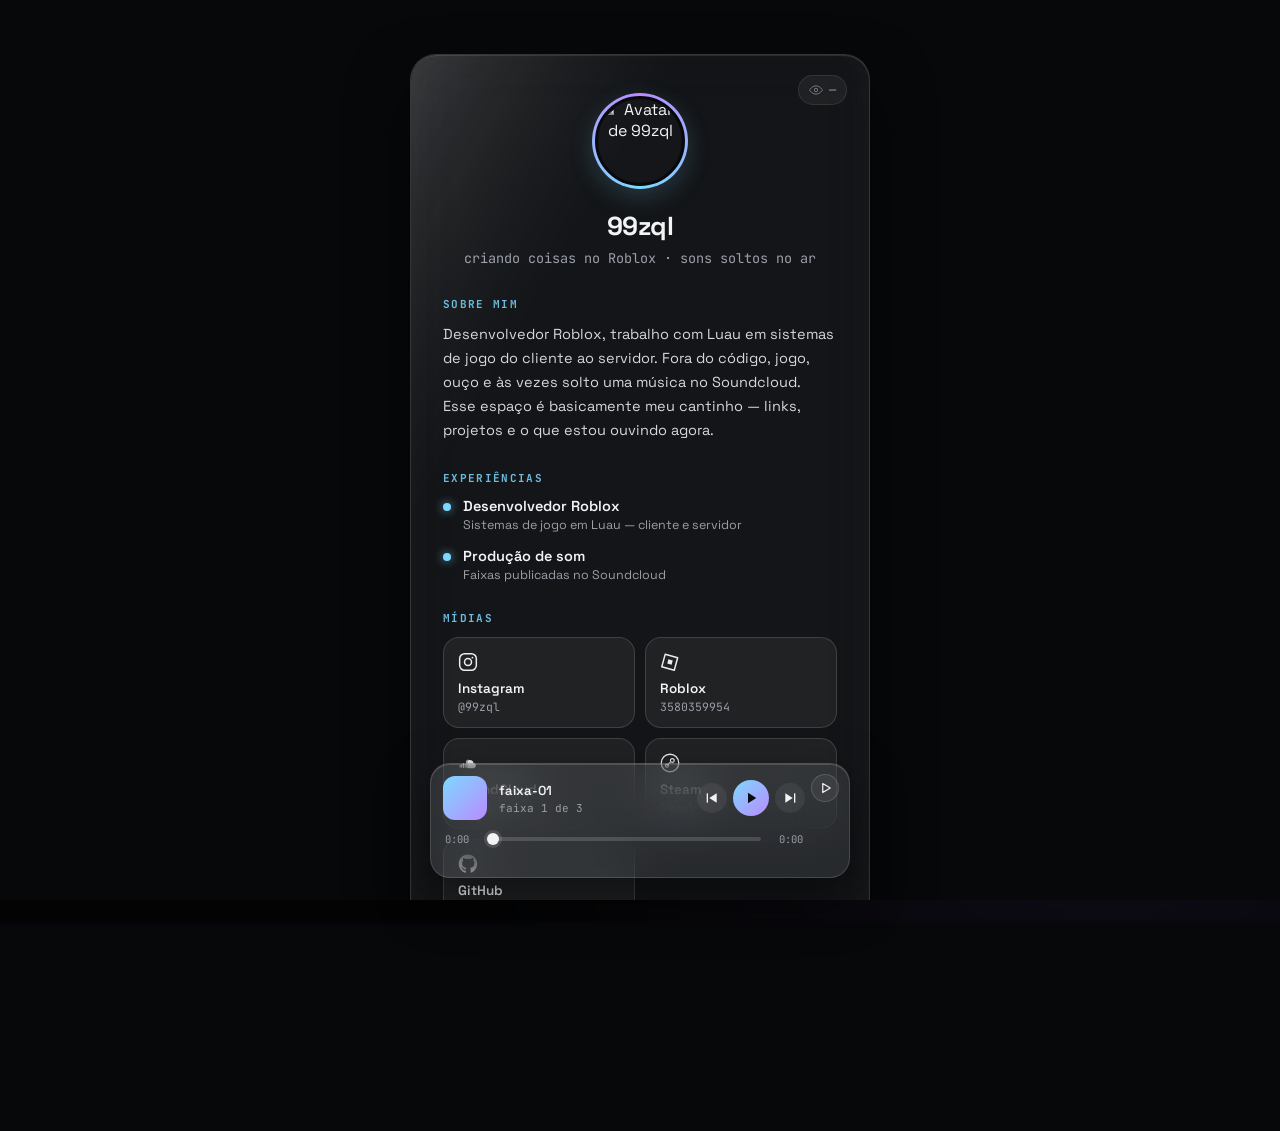
==== 99zql.github.io/index.html @ 98f38aca "Add files via upload" ====
<!DOCTYPE html>
<html lang="pt-BR">
<head>
<meta charset="UTF-8">
<meta name="viewport" content="width=device-width, initial-scale=1.0">
<title>99zql</title>
<meta name="description" content="99zql — perfil">
<link rel="icon" href="assets/icons/favicon.png">
<link rel="preconnect" href="https://fonts.googleapis.com">
<link rel="preconnect" href="https://fonts.gstatic.com" crossorigin>
<link href="https://fonts.googleapis.com/css2?family=Space+Grotesk:wght@400;500;600;700&family=JetBrains+Mono:wght@400;500&display=swap" rel="stylesheet">
<link rel="stylesheet" href="style.css">
</head>
<body>

<div class="bg-layer"></div>
<div class="bg-grain"></div>

<main class="card" id="card">

  <div class="glass-sheen"></div>

  <span class="views" id="views">
    <svg width="14" height="14" viewBox="0 0 24 24" fill="none"><path d="M1 12s4-7 11-7 11 7 11 7-4 7-11 7-11-7-11-7Z" stroke="currentColor" stroke-width="1.6"/><circle cx="12" cy="12" r="3" stroke="currentColor" stroke-width="1.6"/></svg>
    <span id="viewsCount">—</span>
  </span>

  <section class="header">
    <div class="avatar-ring">
      <img src="assets/img/avatar.jpg" alt="Avatar de 99zql" class="avatar" id="avatar">
    </div>
    <h1 class="name">99zql</h1>
    <p class="tag">criando coisas no Roblox · sons soltos no ar</p>
  </section>

  <section class="about">
    <h2 class="section-label">sobre mim</h2>
    <p id="aboutText">
      Desenvolvedor Roblox, trabalho com Luau em sistemas de jogo do cliente ao servidor.
      Fora do código, jogo, ouço e às vezes solto uma música no Soundcloud. Esse espaço é
      basicamente meu cantinho — links, projetos e o que estou ouvindo agora.
    </p>
  </section>

  <section class="experience">
    <h2 class="section-label">experiências</h2>
    <ul class="exp-list" id="expList">
      <li class="exp-item">
        <span class="exp-dot"></span>
        <div class="exp-body">
          <span class="exp-title">Desenvolvedor Roblox</span>
          <span class="exp-desc">Sistemas de jogo em Luau — cliente e servidor</span>
        </div>
      </li>
      <li class="exp-item">
        <span class="exp-dot"></span>
        <div class="exp-body">
          <span class="exp-title">Produção de som</span>
          <span class="exp-desc">Faixas publicadas no Soundcloud</span>
        </div>
      </li>
    </ul>
  </section>

  <section class="media">
    <h2 class="section-label">mídias</h2>
    <div class="media-grid" id="mediaGrid">
      <a class="media-card" href="https://instagram.com/99zql" target="_blank" rel="noopener" data-platform="instagram">
        <span class="media-icon"></span>
        <span class="media-name">Instagram</span>
        <span class="media-handle">@99zql</span>
      </a>
      <a class="media-card" href="https://users.roblox.com/v1/users/3580359954" target="_blank" rel="noopener" data-platform="roblox">
        <span class="media-icon"></span>
        <span class="media-name">Roblox</span>
        <span class="media-handle">3580359954</span>
      </a>
      <a class="media-card" href="https://soundcloud.com/99zql" target="_blank" rel="noopener" data-platform="soundcloud">
        <span class="media-icon"></span>
        <span class="media-name">SoundCloud</span>
        <span class="media-handle">99zql</span>
      </a>
      <a class="media-card" href="https://steamcommunity.com/id/99zql" target="_blank" rel="noopener" data-platform="steam">
        <span class="media-icon"></span>
        <span class="media-name">Steam</span>
        <span class="media-handle">99zql</span>
      </a>
      <a class="media-card" href="https://github.com/99zql" target="_blank" rel="noopener" data-platform="github">
        <span class="media-icon"></span>
        <span class="media-name">GitHub</span>
        <span class="media-handle">99zql</span>
      </a>
    </div>
  </section>

</main>

<div class="player" id="player">
  <button class="player-toggle" id="playerToggle" aria-label="Abrir player">
    <svg width="18" height="18" viewBox="0 0 24 24" fill="none"><path d="M9 18V6l10 6-10 6Z" stroke="currentColor" stroke-width="1.6" stroke-linejoin="round"/></svg>
  </button>

  <div class="player-body">
    <div class="player-art" id="playerArt"></div>
    <div class="player-info">
      <span class="player-title" id="trackTitle">selecione uma faixa</span>
      <span class="player-sub" id="trackSub">playlist</span>
    </div>
    <div class="player-controls">
      <button class="p-btn" id="prevBtn" aria-label="Anterior">
        <svg width="16" height="16" viewBox="0 0 24 24" fill="none"><path d="M19 5v14l-11-7 11-7Z"/><rect x="4" y="5" width="2" height="14"/></svg>
      </button>
      <button class="p-btn p-btn-main" id="playBtn" aria-label="Tocar/pausar">
        <svg width="18" height="18" viewBox="0 0 24 24" fill="none" id="playIcon"><path d="M8 5v14l11-7-11-7Z"/></svg>
      </button>
      <button class="p-btn" id="nextBtn" aria-label="Próxima">
        <svg width="16" height="16" viewBox="0 0 24 24" fill="none"><path d="M5 5v14l11-7-11-7Z"/><rect x="18" y="5" width="2" height="14"/></svg>
      </button>
    </div>
    <div class="player-progress">
      <span class="p-time" id="curTime">0:00</span>
      <input type="range" id="seek" min="0" max="100" value="0" class="seek-bar">
      <span class="p-time" id="durTime">0:00</span>
    </div>
    <div class="player-playlist" id="playerPlaylist"></div>
  </div>
</div>

<audio id="audio" preload="metadata"></audio>

<script src="script.js"></script>
</body>
</html>
---- 99zql.github.io/style.css ----
:root{
  --bg: #07080a;
  --glass-fill: rgba(255,255,255,0.055);
  --glass-fill-strong: rgba(255,255,255,0.09);
  --glass-border: rgba(255,255,255,0.14);
  --glass-highlight: rgba(255,255,255,0.35);
  --text-hi: #f2f3f5;
  --text-lo: #9a9fa8;
  --accent: #7dd8ff;
  --accent-2: #b98bff;
  --radius: 26px;
  --font-display: 'Space Grotesk', sans-serif;
  --font-mono: 'JetBrains Mono', monospace;
}

*{ margin:0; padding:0; box-sizing:border-box; }

html,body{
  height:100%;
  background: var(--bg);
  color: var(--text-hi);
  font-family: var(--font-display);
  overflow-x:hidden;
}

::selection{ background: var(--accent-2); color:#0a0a0c; }

/* ---------- background ---------- */

.bg-layer{
  position:fixed; inset:0;
  background-image: url('assets/img/background.jpg');
  background-size: cover;
  background-position: center;
  filter: saturate(1.05) brightness(0.55) blur(2px);
  transform: scale(1.05);
  z-index:-2;
}
.bg-layer::after{
  content:"";
  position:absolute; inset:0;
  background:
    radial-gradient(1200px 800px at 15% 10%, rgba(125,216,255,0.10), transparent 60%),
    radial-gradient(1000px 700px at 85% 90%, rgba(185,139,255,0.12), transparent 60%),
    linear-gradient(180deg, rgba(4,5,7,0.55), rgba(4,5,7,0.85));
}

.bg-grain{
  position:fixed; inset:0; z-index:-1;
  opacity:0.035;
  pointer-events:none;
  background-image:url("data:image/svg+xml,%3Csvg xmlns='http://www.w3.org/2000/svg' width='120' height='120'%3E%3Cfilter id='n'%3E%3CfeTurbulence type='fractalNoise' baseFrequency='0.9' numOctaves='2' stitchTiles='stitch'/%3E%3C/filter%3E%3Crect width='100%25' height='100%25' filter='url(%23n)'/%3E%3C/svg%3E");
}

/* ---------- layout ---------- */

main.card{
  position:relative;
  max-width: 460px;
  margin: 6vh auto 160px;
  padding: 38px 32px 34px;
  border-radius: var(--radius);

  background: var(--glass-fill);
  border: 1px solid var(--glass-border);
  box-shadow:
    0 1px 1px rgba(255,255,255,0.12) inset,
    0 -18px 40px rgba(255,255,255,0.03) inset,
    0 30px 60px rgba(0,0,0,0.55);

  backdrop-filter: blur(28px) saturate(160%);
  -webkit-backdrop-filter: blur(28px) saturate(160%);

  animation: rise 0.7s cubic-bezier(.2,.7,.2,1) both;
}

@keyframes rise{
  from{ opacity:0; transform: translateY(18px) scale(0.98); }
  to{ opacity:1; transform: translateY(0) scale(1); }
}

.glass-sheen{
  position:absolute; inset:0;
  border-radius: var(--radius);
  pointer-events:none;
  background: linear-gradient(120deg, rgba(255,255,255,0.16) 0%, rgba(255,255,255,0) 30%);
  mask-image: linear-gradient(120deg, #000 0%, transparent 40%);
}

.views{
  position:absolute;
  top:20px; right:22px;
  display:flex; align-items:center; gap:6px;
  font-family: var(--font-mono);
  font-size:12px;
  color: var(--text-lo);
  padding:6px 10px;
  border-radius:100px;
  background: rgba(255,255,255,0.05);
  border:1px solid rgba(255,255,255,0.09);
}
.views svg{ opacity:0.8; }

/* ---------- header ---------- */

.header{
  display:flex; flex-direction:column; align-items:center;
  text-align:center;
  gap:6px;
  margin-bottom: 30px;
}

.avatar-ring{
  width:96px; height:96px;
  border-radius:50%;
  padding:3px;
  background: conic-gradient(from 180deg, var(--accent), var(--accent-2), var(--accent));
  margin-bottom:14px;
  box-shadow: 0 8px 24px rgba(125,216,255,0.18);
}
.avatar{
  width:100%; height:100%;
  border-radius:50%;
  object-fit:cover;
  display:block;
  background: #14161a;
  border: 3px solid var(--bg);
}

.name{
  font-size: 26px;
  font-weight:700;
  letter-spacing:-0.02em;
}

.tag{
  font-size:13.5px;
  color: var(--text-lo);
  font-family: var(--font-mono);
}

/* ---------- sections ---------- */

.section-label{
  font-family: var(--font-mono);
  font-size:11px;
  letter-spacing:0.12em;
  text-transform:uppercase;
  color: var(--accent);
  margin-bottom:12px;
  opacity:0.85;
}

.about, .experience, .media{ margin-bottom:28px; }
.media{ margin-bottom:6px; }

.about p{
  font-size:14.5px;
  line-height:1.65;
  color:#d6d8dc;
}

/* ---------- experience ---------- */

.exp-list{ list-style:none; display:flex; flex-direction:column; gap:14px; }
.exp-item{ display:flex; gap:12px; align-items:flex-start; }
.exp-dot{
  width:8px; height:8px; border-radius:50%;
  margin-top:6px; flex-shrink:0;
  background: var(--accent);
  box-shadow: 0 0 10px rgba(125,216,255,0.7);
}
.exp-body{ display:flex; flex-direction:column; gap:2px; }
.exp-title{ font-size:14.5px; font-weight:600; }
.exp-desc{ font-size:12.5px; color:var(--text-lo); }

/* ---------- media grid ---------- */

.media-grid{
  display:grid;
  grid-template-columns: 1fr 1fr;
  gap:10px;
}

.media-card{
  position:relative;
  display:flex; flex-direction:column; gap:2px;
  padding:14px 14px 13px;
  border-radius:16px;
  text-decoration:none;
  color: var(--text-hi);
  background: var(--glass-fill);
  border:1px solid var(--glass-border);
  overflow:hidden;
  transition: transform .25s ease, background .25s ease, border-color .25s ease;
}
.media-card:hover{
  transform: translateY(-3px);
  background: var(--glass-fill-strong);
  border-color: rgba(255,255,255,0.25);
}
.media-card::before{
  content:"";
  position:absolute; inset:0;
  background: linear-gradient(135deg, rgba(255,255,255,0.10), transparent 50%);
  opacity:0; transition:opacity .25s ease;
}
.media-card:hover::before{ opacity:1; }

.media-icon{
  width:20px; height:20px;
  margin-bottom:6px;
  background-size:contain;
  background-repeat:no-repeat;
  filter: brightness(0) invert(1);
  opacity:0.92;
}
.media-card[data-platform="instagram"] .media-icon{ background-image:url('assets/icons/instagram.svg'); }
.media-card[data-platform="roblox"] .media-icon{ background-image:url('assets/icons/roblox.svg'); }
.media-card[data-platform="soundcloud"] .media-icon{ background-image:url('assets/icons/soundcloud.svg'); }
.media-card[data-platform="steam"] .media-icon{ background-image:url('assets/icons/steam.svg'); }
.media-card[data-platform="github"] .media-icon{ background-image:url('assets/icons/github.svg'); }

.media-name{ font-size:13.5px; font-weight:600; }
.media-handle{ font-size:11.5px; font-family:var(--font-mono); color:var(--text-lo); }

/* ---------- player ---------- */

.player{
  position:fixed;
  left:50%; bottom:22px;
  transform: translateX(-50%);
  width: min(420px, calc(100vw - 32px));
  border-radius: 20px;
  background: var(--glass-fill-strong);
  border:1px solid var(--glass-border);
  backdrop-filter: blur(26px) saturate(160%);
  -webkit-backdrop-filter: blur(26px) saturate(160%);
  box-shadow: 0 20px 50px rgba(0,0,0,0.5), 0 1px 0 rgba(255,255,255,0.15) inset;
  z-index:10;
  overflow:hidden;
  transition: height .3s ease;
}

.player-toggle{
  position:absolute; top:10px; right:10px;
  width:28px; height:28px;
  border-radius:50%;
  border:1px solid var(--glass-border);
  background:rgba(255,255,255,0.06);
  color:var(--text-hi);
  display:flex; align-items:center; justify-content:center;
  cursor:pointer;
  z-index:2;
}

.player-body{
  display:grid;
  grid-template-columns: 44px 1fr auto;
  align-items:center;
  gap:12px;
  padding:12px 44px 12px 12px;
}

.player-art{
  width:44px; height:44px;
  border-radius:12px;
  background: linear-gradient(135deg, var(--accent), var(--accent-2));
  flex-shrink:0;
}

.player-info{ display:flex; flex-direction:column; gap:2px; min-width:0; overflow:hidden; }
.player-title{ font-size:13px; font-weight:600; white-space:nowrap; overflow:hidden; text-overflow:ellipsis; }
.player-sub{ font-size:11px; color:var(--text-lo); font-family:var(--font-mono); }

.player-controls{ display:flex; align-items:center; gap:6px; }
.p-btn{
  width:30px; height:30px;
  border-radius:50%;
  border:none;
  background:rgba(255,255,255,0.06);
  color:var(--text-hi);
  display:flex; align-items:center; justify-content:center;
  cursor:pointer;
  transition: background .2s ease;
}
.p-btn svg{ fill:currentColor; }
.p-btn:hover{ background:rgba(255,255,255,0.14); }
.p-btn-main{
  width:36px; height:36px;
  background: linear-gradient(135deg, var(--accent), var(--accent-2));
  color:#0b0c10;
}

.player-progress{
  grid-column: 1 / -1;
  display:flex; align-items:center; gap:8px;
  padding: 0 2px 6px;
}
.p-time{ font-family:var(--font-mono); font-size:10.5px; color:var(--text-lo); width:34px; }
.p-time:last-child{ text-align:right; }

.seek-bar{
  flex:1;
  -webkit-appearance:none;
  height:4px;
  border-radius:2px;
  background: rgba(255,255,255,0.15);
  outline:none;
}
.seek-bar::-webkit-slider-thumb{
  -webkit-appearance:none;
  width:12px; height:12px;
  border-radius:50%;
  background: var(--text-hi);
  cursor:pointer;
  box-shadow: 0 0 0 3px rgba(255,255,255,0.12);
}

.player-playlist{
  grid-column: 1 / -1;
  max-height:0;
  overflow:hidden auto;
  transition: max-height .3s ease;
  display:flex; flex-direction:column;
  border-top: 1px solid transparent;
}
.player.open .player-playlist{
  max-height:180px;
  border-top-color: var(--glass-border);
  margin-top:4px;
  padding-top:6px;
}

.pl-item{
  display:flex; align-items:center; gap:8px;
  padding:8px 10px;
  border-radius:10px;
  font-size:12.5px;
  color:var(--text-lo);
  cursor:pointer;
  transition: background .2s ease, color .2s ease;
}
.pl-item:hover{ background:rgba(255,255,255,0.06); color:var(--text-hi); }
.pl-item.active{ color: var(--accent); background:rgba(125,216,255,0.08); }
.pl-index{ font-family:var(--font-mono); font-size:10.5px; width:16px; flex-shrink:0; }

/* ---------- responsive ---------- */

@media (max-width:520px){
  main.card{ margin: 4vh 16px 150px; padding:30px 22px 26px; }
  .media-grid{ grid-template-columns: 1fr 1fr; }
}
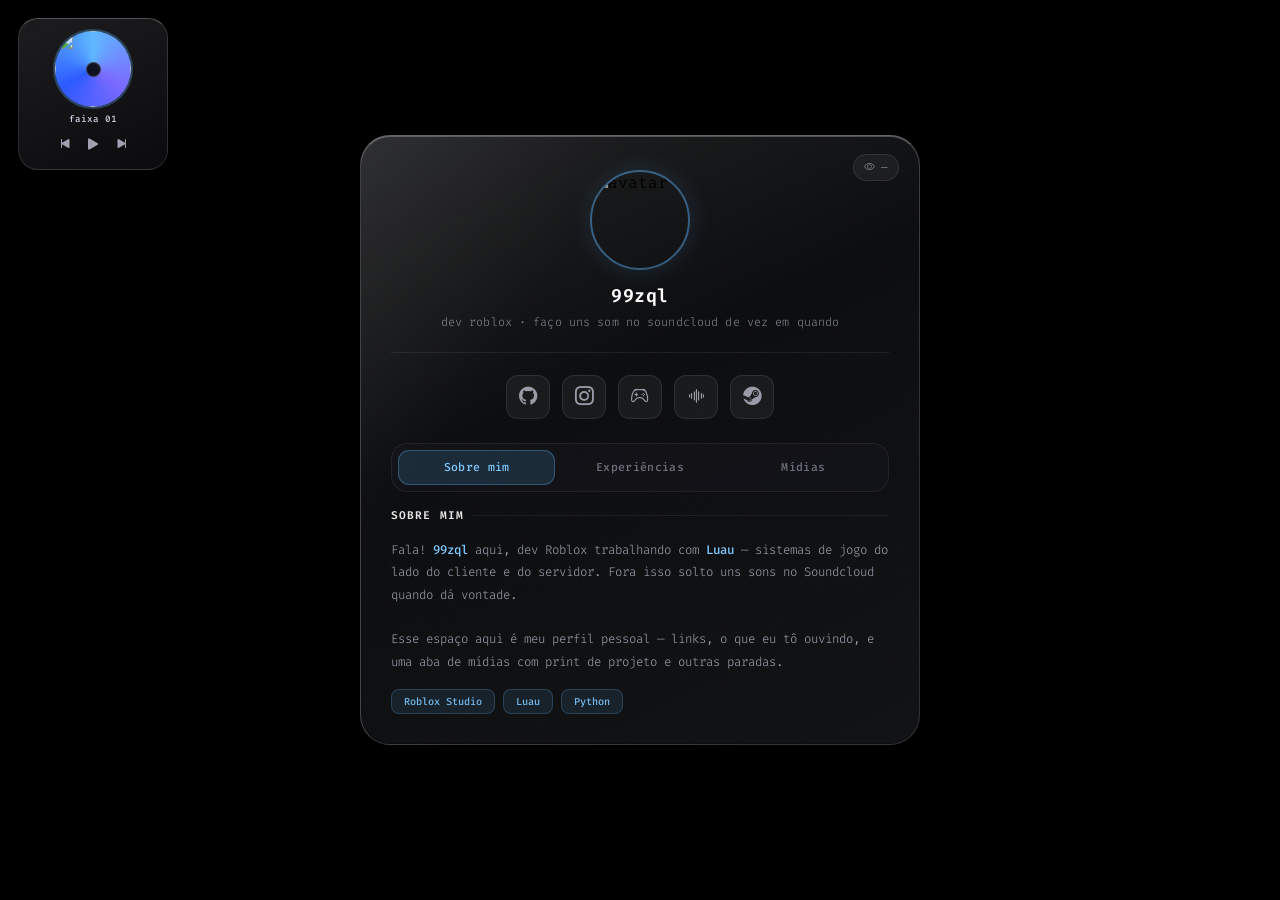
==== commit 388c9b87: "Add files via upload" ====
--- a/99zql.github.io/index.html
+++ b/99zql.github.io/index.html
@@ -2,131 +2,133 @@
 <html lang="pt-BR">
 <head>
 <meta charset="UTF-8">
-<meta name="viewport" content="width=device-width, initial-scale=1.0">
+<meta name="viewport" content="width=device-width, initial-scale=1.0, user-scalable=yes">
 <title>99zql</title>
-<meta name="description" content="99zql — perfil">
-<link rel="icon" href="assets/icons/favicon.png">
+<meta property="og:type" content="website">
+<meta property="og:url" content="https://99zql.github.io/">
+<meta property="og:title" content="99zql">
+<meta property="og:description" content="perfil do 99zql">
+<meta name="theme-color" content="#5fb8ff">
+<link rel="icon" href="assets/img/avatar.jpg">
 <link rel="preconnect" href="https://fonts.googleapis.com">
 <link rel="preconnect" href="https://fonts.gstatic.com" crossorigin>
-<link href="https://fonts.googleapis.com/css2?family=Space+Grotesk:wght@400;500;600;700&family=JetBrains+Mono:wght@400;500&display=swap" rel="stylesheet">
+<link href="https://fonts.googleapis.com/css2?family=Fira+Code:wght@300;400;500;600;700&display=swap" rel="stylesheet">
+<link rel="stylesheet" href="https://cdn.jsdelivr.net/npm/bootstrap-icons@1.11.3/font/bootstrap-icons.min.css">
 <link rel="stylesheet" href="style.css">
 </head>
 <body>
 
 <div class="bg-layer"></div>
-<div class="bg-grain"></div>
+<div class="bg-blur"></div>
 
-<main class="card" id="card">
-
-  <div class="glass-sheen"></div>
-
-  <span class="views" id="views">
-    <svg width="14" height="14" viewBox="0 0 24 24" fill="none"><path d="M1 12s4-7 11-7 11 7 11 7-4 7-11 7-11-7-11-7Z" stroke="currentColor" stroke-width="1.6"/><circle cx="12" cy="12" r="3" stroke="currentColor" stroke-width="1.6"/></svg>
-    <span id="viewsCount">—</span>
-  </span>
-
-  <section class="header">
-    <div class="avatar-ring">
-      <img src="assets/img/avatar.jpg" alt="Avatar de 99zql" class="avatar" id="avatar">
+<div id="music-player">
+  <div class="mp-disc-wrap">
+    <div class="mp-disc" id="mp-disc">
+      <img class="mp-cover-art" id="mp-cover-art" src="" alt="">
     </div>
-    <h1 class="name">99zql</h1>
-    <p class="tag">criando coisas no Roblox · sons soltos no ar</p>
-  </section>
-
-  <section class="about">
-    <h2 class="section-label">sobre mim</h2>
-    <p id="aboutText">
-      Desenvolvedor Roblox, trabalho com Luau em sistemas de jogo do cliente ao servidor.
-      Fora do código, jogo, ouço e às vezes solto uma música no Soundcloud. Esse espaço é
-      basicamente meu cantinho — links, projetos e o que estou ouvindo agora.
-    </p>
-  </section>
-
-  <section class="experience">
-    <h2 class="section-label">experiências</h2>
-    <ul class="exp-list" id="expList">
-      <li class="exp-item">
-        <span class="exp-dot"></span>
-        <div class="exp-body">
-          <span class="exp-title">Desenvolvedor Roblox</span>
-          <span class="exp-desc">Sistemas de jogo em Luau — cliente e servidor</span>
-        </div>
-      </li>
-      <li class="exp-item">
-        <span class="exp-dot"></span>
-        <div class="exp-body">
-          <span class="exp-title">Produção de som</span>
-          <span class="exp-desc">Faixas publicadas no Soundcloud</span>
-        </div>
-      </li>
-    </ul>
-  </section>
-
-  <section class="media">
-    <h2 class="section-label">mídias</h2>
-    <div class="media-grid" id="mediaGrid">
-      <a class="media-card" href="https://instagram.com/99zql" target="_blank" rel="noopener" data-platform="instagram">
-        <span class="media-icon"></span>
-        <span class="media-name">Instagram</span>
-        <span class="media-handle">@99zql</span>
-      </a>
-      <a class="media-card" href="https://users.roblox.com/v1/users/3580359954" target="_blank" rel="noopener" data-platform="roblox">
-        <span class="media-icon"></span>
-        <span class="media-name">Roblox</span>
-        <span class="media-handle">3580359954</span>
-      </a>
-      <a class="media-card" href="https://soundcloud.com/99zql" target="_blank" rel="noopener" data-platform="soundcloud">
-        <span class="media-icon"></span>
-        <span class="media-name">SoundCloud</span>
-        <span class="media-handle">99zql</span>
-      </a>
-      <a class="media-card" href="https://steamcommunity.com/id/99zql" target="_blank" rel="noopener" data-platform="steam">
-        <span class="media-icon"></span>
-        <span class="media-name">Steam</span>
-        <span class="media-handle">99zql</span>
-      </a>
-      <a class="media-card" href="https://github.com/99zql" target="_blank" rel="noopener" data-platform="github">
-        <span class="media-icon"></span>
-        <span class="media-name">GitHub</span>
-        <span class="media-handle">99zql</span>
-      </a>
-    </div>
-  </section>
-
-</main>
-
-<div class="player" id="player">
-  <button class="player-toggle" id="playerToggle" aria-label="Abrir player">
-    <svg width="18" height="18" viewBox="0 0 24 24" fill="none"><path d="M9 18V6l10 6-10 6Z" stroke="currentColor" stroke-width="1.6" stroke-linejoin="round"/></svg>
-  </button>
-
-  <div class="player-body">
-    <div class="player-art" id="playerArt"></div>
-    <div class="player-info">
-      <span class="player-title" id="trackTitle">selecione uma faixa</span>
-      <span class="player-sub" id="trackSub">playlist</span>
-    </div>
-    <div class="player-controls">
-      <button class="p-btn" id="prevBtn" aria-label="Anterior">
-        <svg width="16" height="16" viewBox="0 0 24 24" fill="none"><path d="M19 5v14l-11-7 11-7Z"/><rect x="4" y="5" width="2" height="14"/></svg>
-      </button>
-      <button class="p-btn p-btn-main" id="playBtn" aria-label="Tocar/pausar">
-        <svg width="18" height="18" viewBox="0 0 24 24" fill="none" id="playIcon"><path d="M8 5v14l11-7-11-7Z"/></svg>
-      </button>
-      <button class="p-btn" id="nextBtn" aria-label="Próxima">
-        <svg width="16" height="16" viewBox="0 0 24 24" fill="none"><path d="M5 5v14l11-7-11-7Z"/><rect x="18" y="5" width="2" height="14"/></svg>
-      </button>
-    </div>
-    <div class="player-progress">
-      <span class="p-time" id="curTime">0:00</span>
-      <input type="range" id="seek" min="0" max="100" value="0" class="seek-bar">
-      <span class="p-time" id="durTime">0:00</span>
-    </div>
-    <div class="player-playlist" id="playerPlaylist"></div>
+  </div>
+  <span class="mp-title" id="mp-title">carregando...</span>
+  <div class="mp-controls">
+    <button class="mp-btn" id="mp-prev" title="Anterior"><i class="bi bi-skip-start-fill"></i></button>
+    <button class="mp-btn mp-btn-play" id="mp-toggle" title="Play/Pause"><i class="bi bi-play-fill" id="mp-icon"></i></button>
+    <button class="mp-btn" id="mp-next" title="Próxima"><i class="bi bi-skip-end-fill"></i></button>
   </div>
 </div>
 
-<audio id="audio" preload="metadata"></audio>
+<audio id="audio" preload="auto"></audio>
+
+<div class="page-content">
+  <div class="card">
+
+    <span class="views-badge" id="views">
+      <i class="bi bi-eye"></i>
+      <span id="viewsCount">—</span>
+    </span>
+
+    <div class="avatar-wrap">
+      <img id="user-avatar" src="assets/img/avatar.jpg" alt="avatar">
+    </div>
+    <p class="nick">99zql</p>
+    <p class="desc">dev roblox · faço uns som no soundcloud de vez em quando</p>
+
+    <div class="divider"></div>
+
+    <div class="social-row">
+      <a class="social-btn" href="https://github.com/99zql" target="_blank" rel="noopener" title="GitHub"><i class="bi bi-github"></i></a>
+      <a class="social-btn" href="https://www.instagram.com/99zql" target="_blank" rel="noopener" title="Instagram"><i class="bi bi-instagram"></i></a>
+      <a class="social-btn" href="https://www.roblox.com/users/3580359954/profile" target="_blank" rel="noopener" title="Roblox"><i class="bi bi-controller"></i></a>
+      <a class="social-btn" href="https://soundcloud.com/99zql" target="_blank" rel="noopener" title="SoundCloud"><i class="bi bi-soundwave"></i></a>
+      <a class="social-btn" href="https://steamcommunity.com/id/99zql" target="_blank" rel="noopener" title="Steam"><i class="bi bi-steam"></i></a>
+    </div>
+
+    <nav class="category-nav">
+      <button class="cat-btn active" data-tab="sobre">Sobre mim</button>
+      <button class="cat-btn" data-tab="exp">Experiências</button>
+      <button class="cat-btn" data-tab="midias">Mídias</button>
+    </nav>
+
+    <div class="content-panel active" id="panel-sobre">
+      <p class="panel-title">Sobre mim</p>
+      <p class="sobre-text">
+        Fala! <span class="highlight">99zql</span> aqui, dev Roblox trabalhando com
+        <span class="highlight">Luau</span> — sistemas de jogo do lado do cliente e do
+        servidor. Fora isso solto uns sons no Soundcloud quando dá vontade.<br><br>
+        Esse espaço aqui é meu perfil pessoal — links, o que eu tô ouvindo, e uma
+        aba de mídias com print de projeto e outras paradas.
+      </p>
+      <div class="sobre-tags">
+        <span class="sobre-tag">Roblox Studio</span>
+        <span class="sobre-tag">Luau</span>
+        <span class="sobre-tag">Python</span>
+      </div>
+    </div>
+
+    <div class="content-panel" id="panel-exp">
+      <p class="panel-title">Experiências</p>
+      <div class="exp-list">
+        <div class="exp-item">
+          <div class="exp-dot-col"><div class="exp-dot"></div><div class="exp-line"></div></div>
+          <div class="exp-body">
+            <p class="exp-company">nome do projeto/empresa</p>
+            <p class="exp-role">seu cargo aqui</p>
+            <p class="exp-period">ano — ano</p>
+            <p class="exp-desc">descrição curta do que você fez aqui.</p>
+          </div>
+        </div>
+        <div class="exp-item">
+          <div class="exp-dot-col"><div class="exp-dot"></div></div>
+          <div class="exp-body">
+            <p class="exp-company">outro projeto</p>
+            <p class="exp-role">seu cargo aqui</p>
+            <p class="exp-period">ano — presente</p>
+            <p class="exp-desc">descrição curta do que você faz aqui.</p>
+          </div>
+        </div>
+      </div>
+    </div>
+
+    <div class="content-panel" id="panel-midias">
+      <p class="panel-title">Mídias</p>
+      <div class="midias-grid" id="midiasGrid">
+        <div class="midia-item"><img src="assets/media/1.jpg" alt="" loading="lazy"></div>
+        <div class="midia-item"><img src="assets/media/2.jpg" alt="" loading="lazy"></div>
+        <div class="midia-item"><img src="assets/media/3.jpg" alt="" loading="lazy"></div>
+        <div class="midia-item"><img src="assets/media/4.jpg" alt="" loading="lazy"></div>
+        <div class="midia-item"><img src="assets/media/5.jpg" alt="" loading="lazy"></div>
+        <div class="midia-item"><img src="assets/media/6.jpg" alt="" loading="lazy"></div>
+      </div>
+    </div>
+
+  </div>
+</div>
+
+<div id="lightbox">
+  <div class="lb-backdrop" id="lb-backdrop"></div>
+  <div class="lb-img-wrap" id="lb-img-wrap">
+    <img id="lb-img" src="" alt="">
+  </div>
+  <button class="lb-close" id="lb-close" title="Fechar"><i class="bi bi-x-lg"></i></button>
+</div>
 
 <script src="script.js"></script>
 </body>
--- a/99zql.github.io/style.css
+++ b/99zql.github.io/style.css
@@ -1,353 +1,541 @@
-:root{
-  --bg: #07080a;
-  --glass-fill: rgba(255,255,255,0.055);
-  --glass-fill-strong: rgba(255,255,255,0.09);
-  --glass-border: rgba(255,255,255,0.14);
-  --glass-highlight: rgba(255,255,255,0.35);
-  --text-hi: #f2f3f5;
-  --text-lo: #9a9fa8;
-  --accent: #7dd8ff;
-  --accent-2: #b98bff;
-  --radius: 26px;
-  --font-display: 'Space Grotesk', sans-serif;
-  --font-mono: 'JetBrains Mono', monospace;
-}
-
-*{ margin:0; padding:0; box-sizing:border-box; }
-
-html,body{
-  height:100%;
-  background: var(--bg);
-  color: var(--text-hi);
-  font-family: var(--font-display);
-  overflow-x:hidden;
-}
-
-::selection{ background: var(--accent-2); color:#0a0a0c; }
-
-/* ---------- background ---------- */
-
-.bg-layer{
-  position:fixed; inset:0;
-  background-image: url('assets/img/background.jpg');
+*, *::before, *::after {
+  margin: 0;
+  padding: 0;
+  box-sizing: border-box;
+  font-family: 'Fira Code', monospace;
+}
+
+::-webkit-scrollbar { display: none; }
+
+html, body {
+  width: 100%;
+  min-height: 100%;
+  background: #000;
+  overflow-x: hidden;
+}
+
+/* ================= BACKGROUND ================= */
+
+.bg-layer {
+  position: fixed;
+  inset: 0;
+  background: url('assets/img/background.jpg') center no-repeat;
   background-size: cover;
-  background-position: center;
-  filter: saturate(1.05) brightness(0.55) blur(2px);
-  transform: scale(1.05);
-  z-index:-2;
-}
-.bg-layer::after{
-  content:"";
-  position:absolute; inset:0;
+  z-index: 0;
+}
+
+.bg-blur {
+  position: fixed;
+  inset: 0;
+  backdrop-filter: blur(6px) brightness(0.42) saturate(1.1);
+  -webkit-backdrop-filter: blur(6px) brightness(0.42) saturate(1.1);
+  z-index: 1;
+}
+
+/* ================= LAYOUT ================= */
+
+.page-content {
+  position: relative;
+  z-index: 2;
+  min-height: 100vh;
+  display: flex;
+  align-items: center;
+  justify-content: center;
+  padding: 40px 20px 60px;
+}
+
+/* ================= LIQUID GLASS ================= */
+/* três camadas: base translúcida com blur real + saturação,
+   borda que capta luz (gradiente, não cor sólida),
+   e um brilho especular diagonal que se move sutilmente */
+
+.card {
+  position: relative;
+  width: 100%;
+  max-width: 560px;
+  border-radius: 30px;
+  padding: 34px 30px 30px;
+
   background:
-    radial-gradient(1200px 800px at 15% 10%, rgba(125,216,255,0.10), transparent 60%),
-    radial-gradient(1000px 700px at 85% 90%, rgba(185,139,255,0.12), transparent 60%),
-    linear-gradient(180deg, rgba(4,5,7,0.55), rgba(4,5,7,0.85));
-}
-
-.bg-grain{
-  position:fixed; inset:0; z-index:-1;
-  opacity:0.035;
-  pointer-events:none;
-  background-image:url("data:image/svg+xml,%3Csvg xmlns='http://www.w3.org/2000/svg' width='120' height='120'%3E%3Cfilter id='n'%3E%3CfeTurbulence type='fractalNoise' baseFrequency='0.9' numOctaves='2' stitchTiles='stitch'/%3E%3C/filter%3E%3Crect width='100%25' height='100%25' filter='url(%23n)'/%3E%3C/svg%3E");
-}
-
-/* ---------- layout ---------- */
-
-main.card{
-  position:relative;
-  max-width: 460px;
-  margin: 6vh auto 160px;
-  padding: 38px 32px 34px;
-  border-radius: var(--radius);
-
-  background: var(--glass-fill);
-  border: 1px solid var(--glass-border);
+    linear-gradient(155deg, rgba(255,255,255,0.10), rgba(255,255,255,0.02) 40%, rgba(255,255,255,0.04) 100%),
+    rgba(12, 13, 18, 0.55);
+
+  border: 1px solid rgba(255,255,255,0.14);
+  border-top-color: rgba(255,255,255,0.35);
+  border-left-color: rgba(255,255,255,0.22);
+
+  backdrop-filter: blur(22px) saturate(180%);
+  -webkit-backdrop-filter: blur(22px) saturate(180%);
+
   box-shadow:
-    0 1px 1px rgba(255,255,255,0.12) inset,
-    0 -18px 40px rgba(255,255,255,0.03) inset,
-    0 30px 60px rgba(0,0,0,0.55);
-
-  backdrop-filter: blur(28px) saturate(160%);
-  -webkit-backdrop-filter: blur(28px) saturate(160%);
-
-  animation: rise 0.7s cubic-bezier(.2,.7,.2,1) both;
-}
-
-@keyframes rise{
-  from{ opacity:0; transform: translateY(18px) scale(0.98); }
-  to{ opacity:1; transform: translateY(0) scale(1); }
-}
-
-.glass-sheen{
-  position:absolute; inset:0;
-  border-radius: var(--radius);
-  pointer-events:none;
-  background: linear-gradient(120deg, rgba(255,255,255,0.16) 0%, rgba(255,255,255,0) 30%);
-  mask-image: linear-gradient(120deg, #000 0%, transparent 40%);
-}
-
-.views{
-  position:absolute;
-  top:20px; right:22px;
-  display:flex; align-items:center; gap:6px;
-  font-family: var(--font-mono);
-  font-size:12px;
-  color: var(--text-lo);
-  padding:6px 10px;
-  border-radius:100px;
+    0 1px 0 rgba(255,255,255,0.25) inset,
+    0 -1px 0 rgba(0,0,0,0.3) inset,
+    0 30px 70px rgba(0,0,0,0.55),
+    0 4px 14px rgba(0,0,0,0.35);
+
+  overflow: hidden;
+}
+
+.card::before {
+  /* brilho especular diagonal */
+  content: "";
+  position: absolute;
+  top: -60%;
+  left: -30%;
+  width: 70%;
+  height: 220%;
+  background: linear-gradient(115deg, rgba(255,255,255,0.14) 0%, rgba(255,255,255,0) 55%);
+  transform: rotate(8deg);
+  pointer-events: none;
+  animation: sheen-drift 9s ease-in-out infinite;
+}
+
+@keyframes sheen-drift {
+  0%, 100% { transform: rotate(8deg) translateX(0); }
+  50%      { transform: rotate(8deg) translateX(40px); }
+}
+
+.card::after {
+  /* ruído fino pra quebrar o blur "plástico" */
+  content: "";
+  position: absolute;
+  inset: 0;
+  opacity: 0.025;
+  pointer-events: none;
+  background-image: url("data:image/svg+xml,%3Csvg xmlns='http://www.w3.org/2000/svg' width='90' height='90'%3E%3Cfilter id='n'%3E%3CfeTurbulence type='fractalNoise' baseFrequency='0.85' numOctaves='2' stitchTiles='stitch'/%3E%3C/filter%3E%3Crect width='100%25' height='100%25' filter='url(%23n)'/%3E%3C/svg%3E");
+}
+
+/* ================= VIEWS BADGE ================= */
+
+.views-badge {
+  position: absolute;
+  top: 18px;
+  right: 20px;
+  display: flex;
+  align-items: center;
+  gap: 6px;
+  font-size: 0.68rem;
+  color: rgba(200,200,220,0.55);
   background: rgba(255,255,255,0.05);
-  border:1px solid rgba(255,255,255,0.09);
-}
-.views svg{ opacity:0.8; }
-
-/* ---------- header ---------- */
-
-.header{
-  display:flex; flex-direction:column; align-items:center;
-  text-align:center;
-  gap:6px;
-  margin-bottom: 30px;
-}
-
-.avatar-ring{
-  width:96px; height:96px;
-  border-radius:50%;
-  padding:3px;
-  background: conic-gradient(from 180deg, var(--accent), var(--accent-2), var(--accent));
-  margin-bottom:14px;
-  box-shadow: 0 8px 24px rgba(125,216,255,0.18);
-}
-.avatar{
-  width:100%; height:100%;
-  border-radius:50%;
-  object-fit:cover;
-  display:block;
-  background: #14161a;
-  border: 3px solid var(--bg);
-}
-
-.name{
-  font-size: 26px;
-  font-weight:700;
-  letter-spacing:-0.02em;
-}
-
-.tag{
-  font-size:13.5px;
-  color: var(--text-lo);
-  font-family: var(--font-mono);
-}
-
-/* ---------- sections ---------- */
-
-.section-label{
-  font-family: var(--font-mono);
-  font-size:11px;
-  letter-spacing:0.12em;
-  text-transform:uppercase;
-  color: var(--accent);
-  margin-bottom:12px;
-  opacity:0.85;
-}
-
-.about, .experience, .media{ margin-bottom:28px; }
-.media{ margin-bottom:6px; }
-
-.about p{
-  font-size:14.5px;
-  line-height:1.65;
-  color:#d6d8dc;
-}
-
-/* ---------- experience ---------- */
-
-.exp-list{ list-style:none; display:flex; flex-direction:column; gap:14px; }
-.exp-item{ display:flex; gap:12px; align-items:flex-start; }
-.exp-dot{
-  width:8px; height:8px; border-radius:50%;
-  margin-top:6px; flex-shrink:0;
-  background: var(--accent);
-  box-shadow: 0 0 10px rgba(125,216,255,0.7);
-}
-.exp-body{ display:flex; flex-direction:column; gap:2px; }
-.exp-title{ font-size:14.5px; font-weight:600; }
-.exp-desc{ font-size:12.5px; color:var(--text-lo); }
-
-/* ---------- media grid ---------- */
-
-.media-grid{
-  display:grid;
-  grid-template-columns: 1fr 1fr;
-  gap:10px;
-}
-
-.media-card{
-  position:relative;
-  display:flex; flex-direction:column; gap:2px;
-  padding:14px 14px 13px;
-  border-radius:16px;
-  text-decoration:none;
-  color: var(--text-hi);
-  background: var(--glass-fill);
-  border:1px solid var(--glass-border);
-  overflow:hidden;
-  transition: transform .25s ease, background .25s ease, border-color .25s ease;
-}
-.media-card:hover{
-  transform: translateY(-3px);
-  background: var(--glass-fill-strong);
-  border-color: rgba(255,255,255,0.25);
-}
-.media-card::before{
-  content:"";
-  position:absolute; inset:0;
-  background: linear-gradient(135deg, rgba(255,255,255,0.10), transparent 50%);
-  opacity:0; transition:opacity .25s ease;
-}
-.media-card:hover::before{ opacity:1; }
-
-.media-icon{
-  width:20px; height:20px;
-  margin-bottom:6px;
-  background-size:contain;
-  background-repeat:no-repeat;
-  filter: brightness(0) invert(1);
-  opacity:0.92;
-}
-.media-card[data-platform="instagram"] .media-icon{ background-image:url('assets/icons/instagram.svg'); }
-.media-card[data-platform="roblox"] .media-icon{ background-image:url('assets/icons/roblox.svg'); }
-.media-card[data-platform="soundcloud"] .media-icon{ background-image:url('assets/icons/soundcloud.svg'); }
-.media-card[data-platform="steam"] .media-icon{ background-image:url('assets/icons/steam.svg'); }
-.media-card[data-platform="github"] .media-icon{ background-image:url('assets/icons/github.svg'); }
-
-.media-name{ font-size:13.5px; font-weight:600; }
-.media-handle{ font-size:11.5px; font-family:var(--font-mono); color:var(--text-lo); }
-
-/* ---------- player ---------- */
-
-.player{
-  position:fixed;
-  left:50%; bottom:22px;
-  transform: translateX(-50%);
-  width: min(420px, calc(100vw - 32px));
+  border: 1px solid rgba(255,255,255,0.09);
+  padding: 5px 10px;
+  border-radius: 100px;
+}
+
+/* ================= HEADER ================= */
+
+.avatar-wrap {
+  width: 100px;
+  height: 100px;
+  border-radius: 50%;
+  border: 2px solid rgba(95, 184, 255, 0.45);
+  overflow: hidden;
+  margin: 0 auto;
+  box-shadow: 0 0 24px rgba(95, 184, 255, 0.15);
+}
+
+.avatar-wrap img {
+  width: 100%;
+  height: 100%;
+  object-fit: cover;
+  display: block;
+}
+
+.nick {
+  margin-top: 14px;
+  color: #fff;
+  font-size: 1.15rem;
+  font-weight: 600;
+  letter-spacing: 0.03em;
+  text-align: center;
+}
+
+.desc {
+  margin-top: 6px;
+  color: rgba(200, 200, 220, 0.6);
+  font-size: 0.74rem;
+  font-weight: 300;
+  text-align: center;
+  letter-spacing: 0.01em;
+}
+
+.divider {
+  width: 100%;
+  height: 1px;
+  background: rgba(255, 255, 255, 0.08);
+  margin: 22px 0;
+}
+
+/* ================= SOCIAL ROW ================= */
+
+.social-row {
+  display: flex;
+  align-items: center;
+  justify-content: center;
+  gap: 12px;
+  flex-wrap: wrap;
+}
+
+.social-btn {
+  display: flex;
+  align-items: center;
+  justify-content: center;
+  width: 44px;
+  height: 44px;
+  border-radius: 12px;
+  background: rgba(255, 255, 255, 0.05);
+  border: 1px solid rgba(255, 255, 255, 0.09);
+  color: rgba(210, 210, 230, 0.7);
+  font-size: 1.15rem;
+  text-decoration: none;
+  transition: background 0.2s ease, color 0.2s ease, border-color 0.2s ease, transform 0.15s ease;
+}
+
+.social-btn:hover {
+  background: rgba(95, 184, 255, 0.15);
+  border-color: rgba(95, 184, 255, 0.35);
+  color: #fff;
+  transform: translateY(-2px);
+}
+
+/* ================= CATEGORY NAV ================= */
+
+.category-nav {
+  margin-top: 24px;
+  background: rgba(20, 20, 28, 0.5);
+  border: 1px solid rgba(255, 255, 255, 0.07);
+  border-radius: 16px;
+  padding: 6px;
+  display: flex;
+  gap: 6px;
+}
+
+.cat-btn {
+  flex: 1;
+  background: none;
+  border: 1px solid transparent;
+  cursor: pointer;
+  color: rgba(190, 190, 210, 0.55);
+  font-size: 0.72rem;
+  font-weight: 500;
+  letter-spacing: 0.03em;
+  padding: 9px 6px;
+  border-radius: 11px;
+  transition: background 0.2s ease, color 0.2s ease, border-color 0.2s ease;
+}
+
+.cat-btn:hover {
+  background: rgba(255, 255, 255, 0.05);
+  color: rgba(220, 220, 240, 0.8);
+}
+
+.cat-btn.active {
+  background: rgba(95, 184, 255, 0.15);
+  color: #7cc8ff;
+  border-color: rgba(95, 184, 255, 0.3);
+}
+
+/* ================= CONTENT PANELS ================= */
+
+.content-panel {
+  margin-top: 16px;
+  display: none;
+}
+
+.content-panel.active { display: block; }
+
+.panel-title {
+  color: rgba(255,255,255,0.9);
+  font-size: 0.7rem;
+  font-weight: 600;
+  letter-spacing: 0.1em;
+  text-transform: uppercase;
+  margin-bottom: 16px;
+  display: flex;
+  align-items: center;
+  gap: 8px;
+}
+
+.panel-title::after {
+  content: '';
+  flex: 1;
+  height: 1px;
+  background: rgba(255,255,255,0.07);
+}
+
+.sobre-text {
+  color: rgba(200, 200, 220, 0.75);
+  font-size: 0.78rem;
+  font-weight: 300;
+  line-height: 1.8;
+}
+
+.sobre-text .highlight { color: #7cc8ff; font-weight: 500; }
+
+.sobre-tags {
+  display: flex;
+  flex-wrap: wrap;
+  gap: 8px;
+  margin-top: 16px;
+}
+
+.sobre-tag {
+  background: rgba(95, 184, 255, 0.1);
+  border: 1px solid rgba(95, 184, 255, 0.22);
+  border-radius: 8px;
+  color: rgba(124, 200, 255, 0.9);
+  font-size: 0.64rem;
+  font-weight: 500;
+  padding: 5px 12px;
+}
+
+/* ================= EXPERIENCE ================= */
+
+.exp-list { display: flex; flex-direction: column; }
+
+.exp-item { display: flex; gap: 14px; align-items: flex-start; }
+
+.exp-dot-col {
+  display: flex;
+  flex-direction: column;
+  align-items: center;
+  padding-top: 4px;
+  flex-shrink: 0;
+}
+
+.exp-dot {
+  width: 10px;
+  height: 10px;
+  border-radius: 50%;
+  background: #5fb8ff;
+  border: 2px solid rgba(95, 184, 255, 0.3);
+}
+
+.exp-line {
+  width: 1px;
+  height: 100%;
+  min-height: 30px;
+  background: rgba(95, 184, 255, 0.18);
+  margin-top: 4px;
+}
+
+.exp-body { flex: 1; padding-bottom: 20px; }
+
+.exp-company { color: #fff; font-size: 0.8rem; font-weight: 600; }
+.exp-role { color: #7cc8ff; font-size: 0.68rem; margin-top: 2px; }
+.exp-period { color: rgba(180, 180, 200, 0.45); font-size: 0.62rem; margin-top: 2px; }
+.exp-desc { color: rgba(190, 190, 210, 0.6); font-size: 0.7rem; line-height: 1.6; margin-top: 6px; }
+
+/* ================= MEDIA GRID ================= */
+
+.midias-grid {
+  display: grid;
+  grid-template-columns: repeat(3, 1fr);
+  gap: 10px;
+}
+
+.midia-item {
+  aspect-ratio: 1;
+  border-radius: 14px;
+  overflow: hidden;
+  background: rgba(255,255,255,0.04);
+  border: 1px solid rgba(255,255,255,0.07);
+  cursor: pointer;
+  transition: border-color 0.2s ease;
+}
+
+.midia-item:hover { border-color: rgba(95, 184, 255, 0.35); }
+
+.midia-item img {
+  width: 100%;
+  height: 100%;
+  object-fit: cover;
+  transition: transform 0.3s ease;
+}
+
+.midia-item:hover img { transform: scale(1.04); }
+
+/* ================= MUSIC PLAYER ================= */
+
+#music-player {
+  position: fixed;
+  top: 18px;
+  left: 18px;
+  z-index: 50;
+  display: flex;
+  flex-direction: column;
+  align-items: center;
+  gap: 6px;
+
+  background:
+    linear-gradient(155deg, rgba(255,255,255,0.09), rgba(255,255,255,0.02)),
+    rgba(10, 10, 15, 0.6);
+  border: 1px solid rgba(255,255,255,0.12);
+  border-top-color: rgba(255,255,255,0.28);
   border-radius: 20px;
-  background: var(--glass-fill-strong);
-  border:1px solid var(--glass-border);
-  backdrop-filter: blur(26px) saturate(160%);
-  -webkit-backdrop-filter: blur(26px) saturate(160%);
-  box-shadow: 0 20px 50px rgba(0,0,0,0.5), 0 1px 0 rgba(255,255,255,0.15) inset;
-  z-index:10;
-  overflow:hidden;
-  transition: height .3s ease;
-}
-
-.player-toggle{
-  position:absolute; top:10px; right:10px;
-  width:28px; height:28px;
-  border-radius:50%;
-  border:1px solid var(--glass-border);
-  background:rgba(255,255,255,0.06);
-  color:var(--text-hi);
-  display:flex; align-items:center; justify-content:center;
-  cursor:pointer;
-  z-index:2;
-}
-
-.player-body{
-  display:grid;
-  grid-template-columns: 44px 1fr auto;
-  align-items:center;
-  gap:12px;
-  padding:12px 44px 12px 12px;
-}
-
-.player-art{
-  width:44px; height:44px;
-  border-radius:12px;
-  background: linear-gradient(135deg, var(--accent), var(--accent-2));
-  flex-shrink:0;
-}
-
-.player-info{ display:flex; flex-direction:column; gap:2px; min-width:0; overflow:hidden; }
-.player-title{ font-size:13px; font-weight:600; white-space:nowrap; overflow:hidden; text-overflow:ellipsis; }
-.player-sub{ font-size:11px; color:var(--text-lo); font-family:var(--font-mono); }
-
-.player-controls{ display:flex; align-items:center; gap:6px; }
-.p-btn{
-  width:30px; height:30px;
-  border-radius:50%;
-  border:none;
-  background:rgba(255,255,255,0.06);
-  color:var(--text-hi);
-  display:flex; align-items:center; justify-content:center;
-  cursor:pointer;
-  transition: background .2s ease;
-}
-.p-btn svg{ fill:currentColor; }
-.p-btn:hover{ background:rgba(255,255,255,0.14); }
-.p-btn-main{
-  width:36px; height:36px;
-  background: linear-gradient(135deg, var(--accent), var(--accent-2));
-  color:#0b0c10;
-}
-
-.player-progress{
-  grid-column: 1 / -1;
-  display:flex; align-items:center; gap:8px;
-  padding: 0 2px 6px;
-}
-.p-time{ font-family:var(--font-mono); font-size:10.5px; color:var(--text-lo); width:34px; }
-.p-time:last-child{ text-align:right; }
-
-.seek-bar{
-  flex:1;
-  -webkit-appearance:none;
-  height:4px;
-  border-radius:2px;
-  background: rgba(255,255,255,0.15);
-  outline:none;
-}
-.seek-bar::-webkit-slider-thumb{
-  -webkit-appearance:none;
-  width:12px; height:12px;
-  border-radius:50%;
-  background: var(--text-hi);
-  cursor:pointer;
-  box-shadow: 0 0 0 3px rgba(255,255,255,0.12);
-}
-
-.player-playlist{
-  grid-column: 1 / -1;
-  max-height:0;
-  overflow:hidden auto;
-  transition: max-height .3s ease;
-  display:flex; flex-direction:column;
-  border-top: 1px solid transparent;
-}
-.player.open .player-playlist{
-  max-height:180px;
-  border-top-color: var(--glass-border);
-  margin-top:4px;
-  padding-top:6px;
-}
-
-.pl-item{
-  display:flex; align-items:center; gap:8px;
-  padding:8px 10px;
-  border-radius:10px;
-  font-size:12.5px;
-  color:var(--text-lo);
-  cursor:pointer;
-  transition: background .2s ease, color .2s ease;
-}
-.pl-item:hover{ background:rgba(255,255,255,0.06); color:var(--text-hi); }
-.pl-item.active{ color: var(--accent); background:rgba(125,216,255,0.08); }
-.pl-index{ font-family:var(--font-mono); font-size:10.5px; width:16px; flex-shrink:0; }
-
-/* ---------- responsive ---------- */
-
-@media (max-width:520px){
-  main.card{ margin: 4vh 16px 150px; padding:30px 22px 26px; }
-  .media-grid{ grid-template-columns: 1fr 1fr; }
-}
+  backdrop-filter: blur(20px) saturate(160%);
+  -webkit-backdrop-filter: blur(20px) saturate(160%);
+  box-shadow: 0 16px 40px rgba(0,0,0,0.4);
+  padding: 12px 14px;
+  width: 150px;
+}
+
+.mp-disc-wrap {
+  width: 76px;
+  height: 76px;
+  display: flex;
+  align-items: center;
+  justify-content: center;
+}
+
+.mp-disc {
+  width: 76px;
+  height: 76px;
+  border-radius: 50%;
+  background: conic-gradient(from 0deg, #5fb8ff, #7c6aff, #2d5aff, #5fb8ff);
+  display: flex;
+  align-items: center;
+  justify-content: center;
+  position: relative;
+  overflow: hidden;
+  box-shadow: 0 0 0 2px rgba(95, 184, 255, 0.3);
+}
+
+.mp-disc.spinning { animation: discSpin 4s linear infinite; }
+
+.mp-cover-art {
+  position: absolute;
+  inset: 0;
+  width: 100%;
+  height: 100%;
+  object-fit: cover;
+  border-radius: 50%;
+  display: none;
+  z-index: 1;
+}
+
+.mp-cover-art.visible { display: block; }
+
+.mp-disc::after {
+  content: '';
+  width: 15px;
+  height: 15px;
+  background: rgba(10,10,15,0.92);
+  border-radius: 50%;
+  position: absolute;
+  z-index: 3;
+  border: 1.5px solid rgba(255,255,255,0.18);
+}
+
+@keyframes discSpin {
+  from { transform: rotate(0deg); }
+  to { transform: rotate(360deg); }
+}
+
+.mp-title {
+  color: rgba(230, 230, 250, 0.9);
+  font-size: 0.58rem;
+  font-weight: 500;
+  white-space: nowrap;
+  overflow: hidden;
+  text-overflow: ellipsis;
+  max-width: 120px;
+  text-align: center;
+}
+
+.mp-controls {
+  display: flex;
+  align-items: center;
+  justify-content: center;
+  gap: 10px;
+  width: 100%;
+}
+
+.mp-btn {
+  background: none;
+  border: none;
+  cursor: pointer;
+  color: rgba(210, 210, 230, 0.75);
+  font-size: 1rem;
+  transition: color 0.2s ease;
+}
+
+.mp-btn:hover { color: #fff; }
+.mp-btn-play { font-size: 1.25rem; }
+
+/* ================= LIGHTBOX ================= */
+
+#lightbox {
+  position: fixed;
+  inset: 0;
+  z-index: 200;
+  display: flex;
+  align-items: center;
+  justify-content: center;
+  opacity: 0;
+  visibility: hidden;
+  transition: opacity 0.3s ease, visibility 0.3s ease;
+}
+
+#lightbox.open { opacity: 1; visibility: visible; }
+
+.lb-backdrop {
+  position: absolute;
+  inset: 0;
+  background: rgba(0, 0, 0, 0.85);
+  backdrop-filter: blur(18px) brightness(0.4);
+  -webkit-backdrop-filter: blur(18px) brightness(0.4);
+}
+
+.lb-img-wrap {
+  position: relative;
+  z-index: 1;
+  display: flex;
+  align-items: center;
+  justify-content: center;
+}
+
+#lb-img {
+  max-width: 88vw;
+  max-height: 82vh;
+  border-radius: 16px;
+  box-shadow: 0 24px 80px rgba(0,0,0,0.8);
+  display: block;
+}
+
+.lb-close {
+  position: fixed;
+  top: 20px;
+  right: 20px;
+  z-index: 201;
+  width: 42px;
+  height: 42px;
+  border-radius: 50%;
+  background: rgba(255,255,255,0.1);
+  border: 1px solid rgba(255,255,255,0.15);
+  color: #fff;
+  font-size: 1.1rem;
+  display: flex;
+  align-items: center;
+  justify-content: center;
+  cursor: pointer;
+  transition: background 0.2s ease, transform 0.2s ease;
+  backdrop-filter: blur(10px);
+}
+
+.lb-close:hover { background: rgba(255,255,255,0.2); transform: scale(1.1); }
+
+/* ================= RESPONSIVE ================= */
+
+@media (max-width: 600px) {
+  .page-content { padding: 24px 16px 50px; }
+  .card { padding: 26px 20px 22px; border-radius: 26px; }
+  .avatar-wrap { width: 88px; height: 88px; }
+  .nick { font-size: 1rem; }
+  .social-btn { width: 40px; height: 40px; font-size: 1.05rem; }
+  .cat-btn { font-size: 0.65rem; padding: 8px 4px; }
+  .midias-grid { grid-template-columns: repeat(2, 1fr); gap: 8px; }
+  #music-player { top: 14px; left: 14px; width: 130px; padding: 10px; }
+  .mp-disc-wrap { width: 66px; height: 66px; }
+  .mp-disc { width: 66px; height: 66px; }
+}
